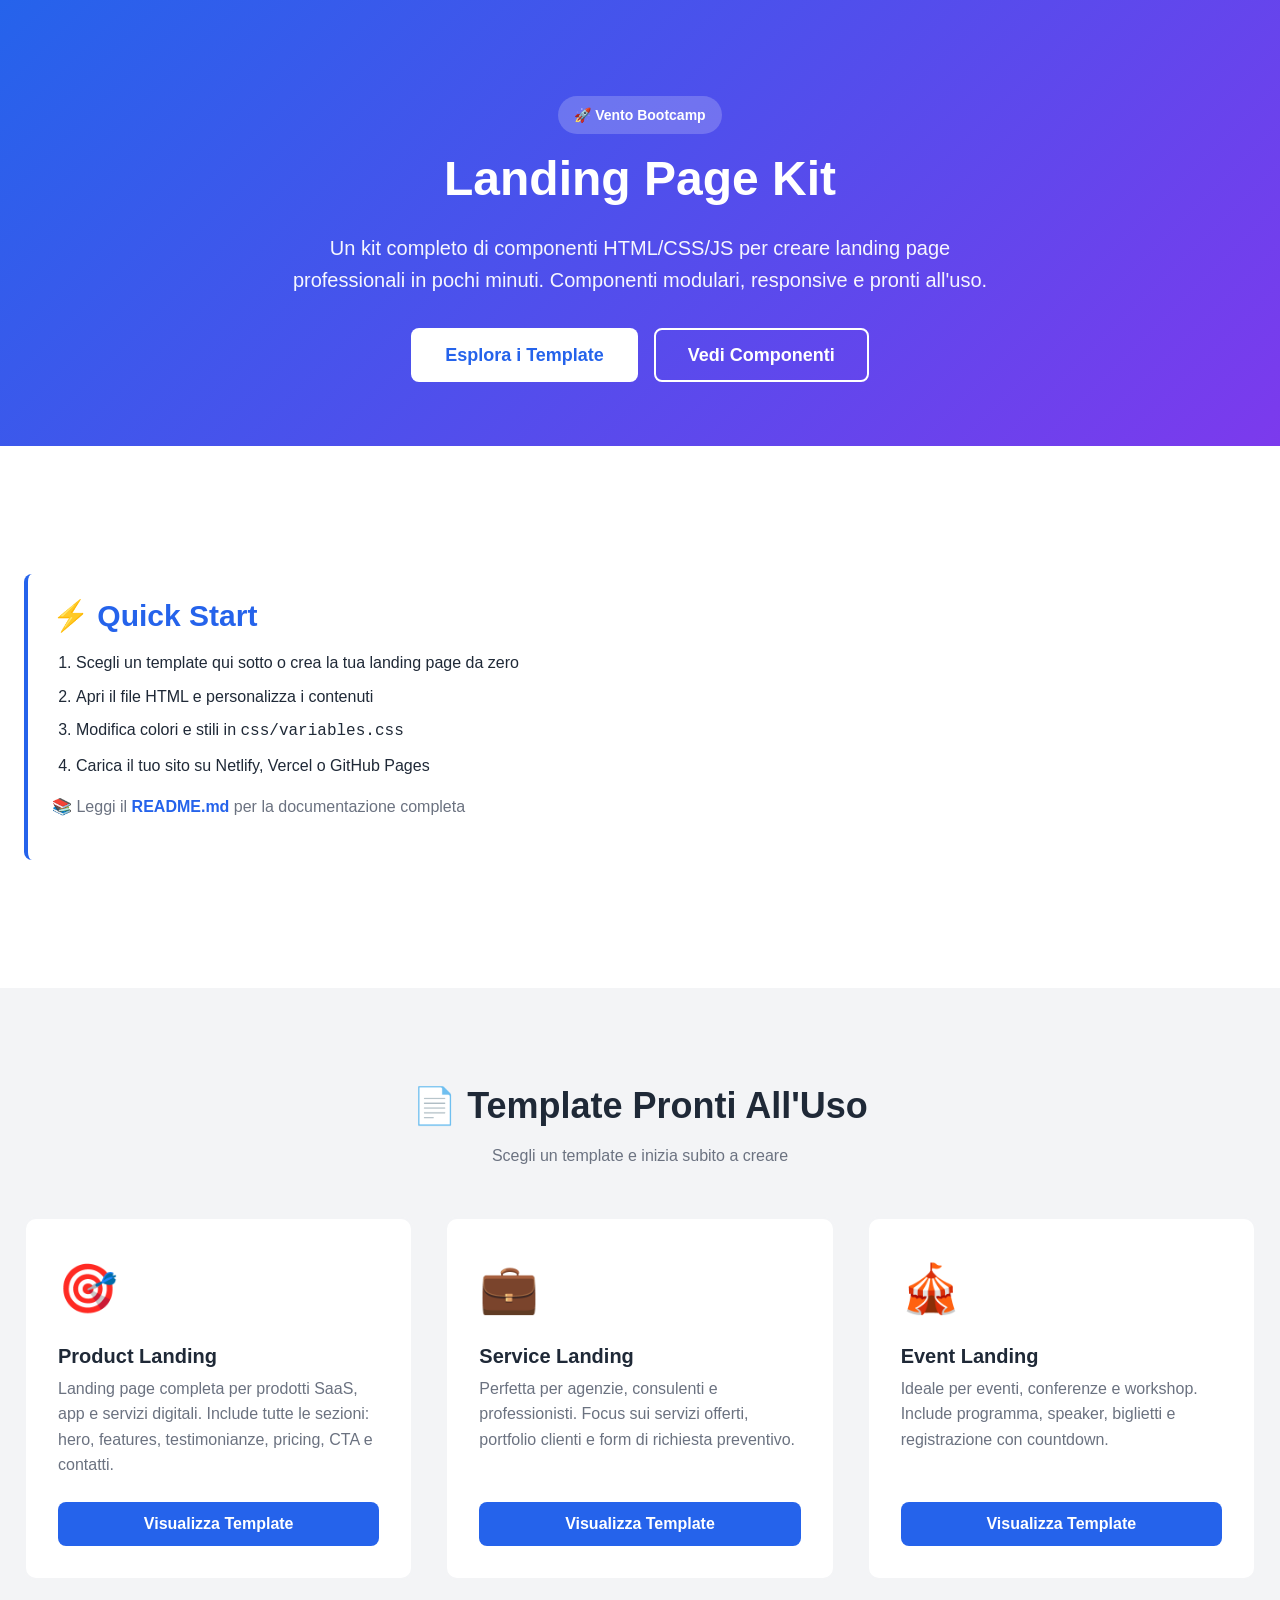
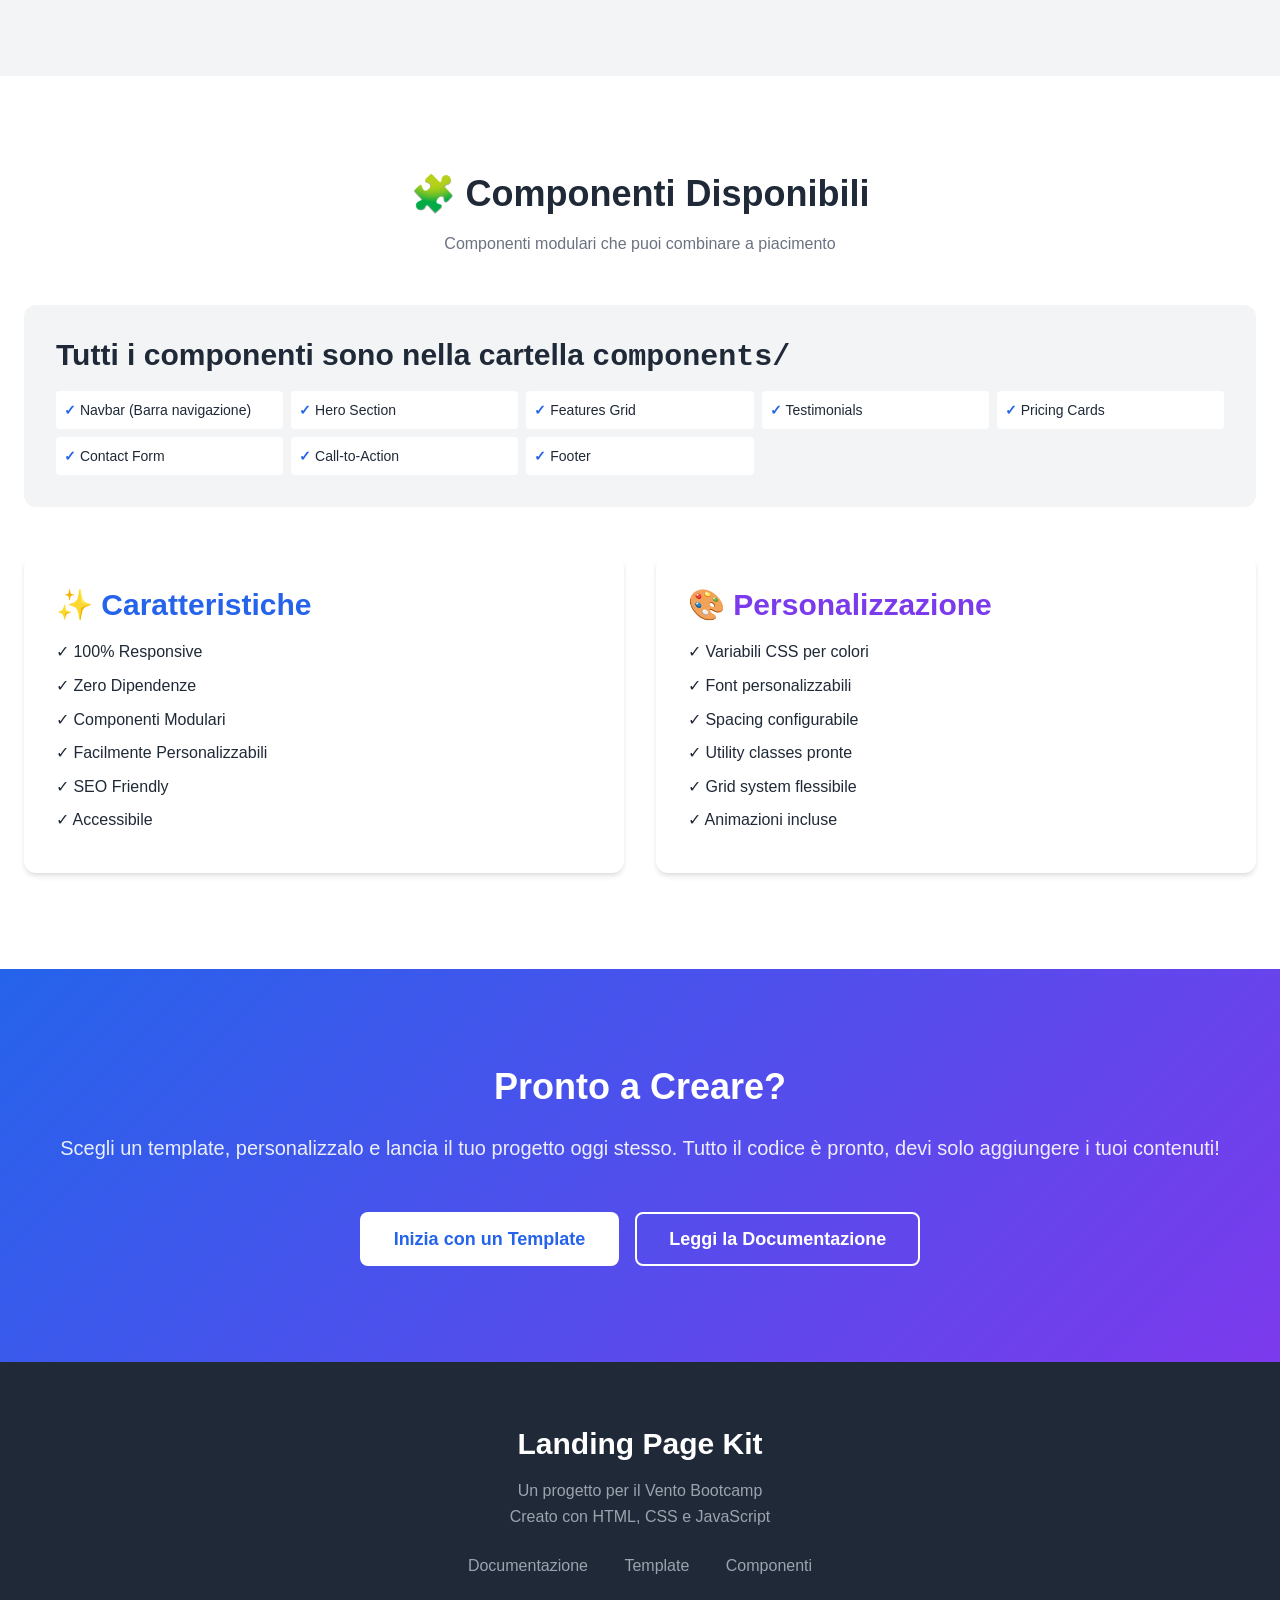
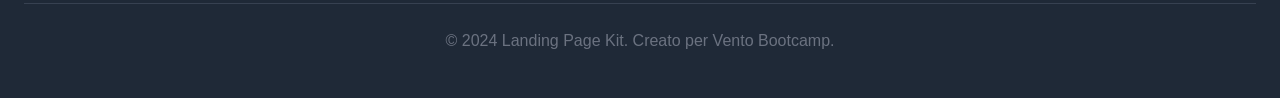
==== index.html @ 003d0883 "Crea Landing Page Kit completo per Vento Bootcamp - Struttura progetto con cartelle organizzate (css" ====
<!DOCTYPE html>
<html lang="it">
<head>
  <meta charset="UTF-8">
  <meta name="viewport" content="width=device-width, initial-scale=1.0">
  <title>Landing Page Kit - Vento Bootcamp</title>

  <!-- CSS -->
  <link rel="stylesheet" href="css/variables.css">
  <link rel="stylesheet" href="css/main.css">
  <link rel="stylesheet" href="css/components.css">

  <style>
    .template-grid {
      display: grid;
      grid-template-columns: repeat(auto-fit, minmax(320px, 1fr));
      gap: var(--spacing-xl);
      margin-top: var(--spacing-2xl);
    }

    .template-card {
      background: var(--white);
      border: 2px solid var(--light);
      border-radius: var(--radius-lg);
      padding: var(--spacing-xl);
      transition: all var(--transition-base);
      display: flex;
      flex-direction: column;
    }

    .template-card:hover {
      border-color: var(--primary-color);
      transform: translateY(-4px);
      box-shadow: var(--shadow-xl);
    }

    .template-icon {
      font-size: 3rem;
      margin-bottom: var(--spacing-md);
    }

    .template-title {
      font-size: var(--text-xl);
      margin-bottom: var(--spacing-sm);
      color: var(--dark);
    }

    .template-description {
      color: var(--gray);
      margin-bottom: var(--spacing-lg);
      flex-grow: 1;
    }

    .component-list {
      background: var(--light);
      padding: var(--spacing-xl);
      border-radius: var(--radius-lg);
    }

    .component-list h3 {
      color: var(--dark);
      margin-bottom: var(--spacing-md);
    }

    .component-list ul {
      list-style: none;
      display: grid;
      grid-template-columns: repeat(auto-fill, minmax(200px, 1fr));
      gap: var(--spacing-sm);
    }

    .component-list li {
      padding: var(--spacing-sm);
      background: var(--white);
      border-radius: var(--radius-sm);
      font-size: var(--text-sm);
    }

    .component-list li::before {
      content: "✓ ";
      color: var(--primary-color);
      font-weight: bold;
    }

    .hero-welcome {
      background: linear-gradient(135deg, var(--primary-color) 0%, var(--secondary-color) 100%);
      color: var(--white);
      padding: 6rem 0 4rem;
      text-align: center;
    }

    .hero-welcome h1 {
      color: var(--white);
      font-size: var(--text-5xl);
      margin-bottom: var(--spacing-lg);
    }

    .hero-welcome p {
      color: rgba(255, 255, 255, 0.95);
      font-size: var(--text-xl);
      max-width: 700px;
      margin: 0 auto var(--spacing-xl);
    }

    .badge {
      display: inline-block;
      padding: 0.5rem 1rem;
      background: rgba(255, 255, 255, 0.2);
      border-radius: var(--radius-full);
      font-size: var(--text-sm);
      font-weight: 600;
      margin-bottom: var(--spacing-md);
    }

    .quick-start {
      background: var(--white);
      border-left: 4px solid var(--primary-color);
      padding: var(--spacing-lg);
      margin: var(--spacing-xl) 0;
      border-radius: var(--radius-md);
    }

    .quick-start h3 {
      color: var(--primary-color);
      margin-bottom: var(--spacing-md);
    }

    .quick-start ol {
      margin-left: var(--spacing-lg);
    }

    .quick-start li {
      margin-bottom: var(--spacing-sm);
      color: var(--dark);
    }
  </style>
</head>
<body>

  <!-- HERO WELCOME -->
  <div class="hero-welcome">
    <div class="container">
      <span class="badge">🚀 Vento Bootcamp</span>
      <h1>Landing Page Kit</h1>
      <p>
        Un kit completo di componenti HTML/CSS/JS per creare landing page professionali in pochi minuti.
        Componenti modulari, responsive e pronti all'uso.
      </p>
      <div class="flex justify-center gap-md" style="margin-top: var(--spacing-xl);">
        <a href="#templates" class="btn btn-lg" style="background-color: var(--white); color: var(--primary-color);">
          Esplora i Template
        </a>
        <a href="#components" class="btn btn-outline btn-lg" style="border-color: var(--white); color: var(--white);">
          Vedi Componenti
        </a>
      </div>
    </div>
  </div>

  <!-- QUICK START -->
  <section class="section">
    <div class="container">
      <div class="quick-start">
        <h3>⚡ Quick Start</h3>
        <ol>
          <li>Scegli un template qui sotto o crea la tua landing page da zero</li>
          <li>Apri il file HTML e personalizza i contenuti</li>
          <li>Modifica colori e stili in <code>css/variables.css</code></li>
          <li>Carica il tuo sito su Netlify, Vercel o GitHub Pages</li>
        </ol>
        <p style="margin-top: var(--spacing-md); color: var(--gray);">
          📚 Leggi il <a href="README.md" style="color: var(--primary-color); font-weight: 600;">README.md</a> per la documentazione completa
        </p>
      </div>
    </div>
  </section>

  <!-- TEMPLATES SECTION -->
  <section class="section" id="templates" style="background-color: var(--light);">
    <div class="container">
      <div class="text-center">
        <h2>📄 Template Pronti All'Uso</h2>
        <p class="text-gray">Scegli un template e inizia subito a creare</p>
      </div>

      <div class="template-grid">
        <!-- Product Landing -->
        <div class="template-card">
          <div class="template-icon">🎯</div>
          <h3 class="template-title">Product Landing</h3>
          <p class="template-description">
            Landing page completa per prodotti SaaS, app e servizi digitali.
            Include tutte le sezioni: hero, features, testimonianze, pricing, CTA e contatti.
          </p>
          <a href="templates/product-landing.html" class="btn btn-primary" style="width: 100%;">
            Visualizza Template
          </a>
        </div>

        <!-- Service Landing -->
        <div class="template-card">
          <div class="template-icon">💼</div>
          <h3 class="template-title">Service Landing</h3>
          <p class="template-description">
            Perfetta per agenzie, consulenti e professionisti.
            Focus sui servizi offerti, portfolio clienti e form di richiesta preventivo.
          </p>
          <a href="templates/service-landing.html" class="btn btn-primary" style="width: 100%;">
            Visualizza Template
          </a>
        </div>

        <!-- Event Landing -->
        <div class="template-card">
          <div class="template-icon">🎪</div>
          <h3 class="template-title">Event Landing</h3>
          <p class="template-description">
            Ideale per eventi, conferenze e workshop.
            Include programma, speaker, biglietti e registrazione con countdown.
          </p>
          <a href="templates/event-landing.html" class="btn btn-primary" style="width: 100%;">
            Visualizza Template
          </a>
        </div>
      </div>
    </div>
  </section>

  <!-- COMPONENTS SECTION -->
  <section class="section" id="components">
    <div class="container">
      <div class="text-center">
        <h2>🧩 Componenti Disponibili</h2>
        <p class="text-gray">Componenti modulari che puoi combinare a piacimento</p>
      </div>

      <div class="component-list" style="margin-top: var(--spacing-2xl);">
        <h3>Tutti i componenti sono nella cartella <code>components/</code></h3>
        <ul>
          <li>Navbar (Barra navigazione)</li>
          <li>Hero Section</li>
          <li>Features Grid</li>
          <li>Testimonials</li>
          <li>Pricing Cards</li>
          <li>Contact Form</li>
          <li>Call-to-Action</li>
          <li>Footer</li>
        </ul>
      </div>

      <div class="grid grid-cols-2" style="gap: var(--spacing-xl); margin-top: var(--spacing-2xl);">
        <div class="card">
          <h3 style="color: var(--primary-color); margin-bottom: var(--spacing-md);">✨ Caratteristiche</h3>
          <ul style="list-style: none;">
            <li style="margin-bottom: var(--spacing-sm);">✓ 100% Responsive</li>
            <li style="margin-bottom: var(--spacing-sm);">✓ Zero Dipendenze</li>
            <li style="margin-bottom: var(--spacing-sm);">✓ Componenti Modulari</li>
            <li style="margin-bottom: var(--spacing-sm);">✓ Facilmente Personalizzabili</li>
            <li style="margin-bottom: var(--spacing-sm);">✓ SEO Friendly</li>
            <li style="margin-bottom: var(--spacing-sm);">✓ Accessibile</li>
          </ul>
        </div>

        <div class="card">
          <h3 style="color: var(--secondary-color); margin-bottom: var(--spacing-md);">🎨 Personalizzazione</h3>
          <ul style="list-style: none;">
            <li style="margin-bottom: var(--spacing-sm);">✓ Variabili CSS per colori</li>
            <li style="margin-bottom: var(--spacing-sm);">✓ Font personalizzabili</li>
            <li style="margin-bottom: var(--spacing-sm);">✓ Spacing configurabile</li>
            <li style="margin-bottom: var(--spacing-sm);">✓ Utility classes pronte</li>
            <li style="margin-bottom: var(--spacing-sm);">✓ Grid system flessibile</li>
            <li style="margin-bottom: var(--spacing-sm);">✓ Animazioni incluse</li>
          </ul>
        </div>
      </div>
    </div>
  </section>

  <!-- CTA SECTION -->
  <section class="cta">
    <div class="container">
      <h2 class="cta-title">Pronto a Creare?</h2>
      <p class="cta-text">
        Scegli un template, personalizzalo e lancia il tuo progetto oggi stesso.
        Tutto il codice è pronto, devi solo aggiungere i tuoi contenuti!
      </p>
      <div class="hero-buttons">
        <a href="templates/product-landing.html" class="btn btn-lg" style="background-color: var(--white); color: var(--primary-color);">
          Inizia con un Template
        </a>
        <a href="README.md" class="btn btn-outline btn-lg" style="border-color: var(--white); color: var(--white);">
          Leggi la Documentazione
        </a>
      </div>
    </div>
  </section>

  <!-- FOOTER -->
  <footer class="footer">
    <div class="container">
      <div style="text-align: center;">
        <h3 style="color: var(--white); margin-bottom: var(--spacing-md);">Landing Page Kit</h3>
        <p style="color: var(--gray-light); margin-bottom: var(--spacing-lg);">
          Un progetto per il Vento Bootcamp<br>
          Creato con HTML, CSS e JavaScript
        </p>
        <div style="margin-bottom: var(--spacing-lg);">
          <a href="README.md" style="color: var(--gray-light); margin: 0 var(--spacing-md);">Documentazione</a>
          <a href="templates/product-landing.html" style="color: var(--gray-light); margin: 0 var(--spacing-md);">Template</a>
          <a href="#components" style="color: var(--gray-light); margin: 0 var(--spacing-md);">Componenti</a>
        </div>
      </div>
      <div class="footer-bottom">
        <p>&copy; 2024 Landing Page Kit. Creato per Vento Bootcamp.</p>
      </div>
    </div>
  </footer>

  <!-- JavaScript -->
  <script src="js/main.js"></script>
</body>
</html>
---- css/variables.css ----
/* ========================================
   VARIABILI CSS - Personalizza qui i colori e gli stili
   ======================================== */

:root {
  /* Colori Primari */
  --primary-color: #2563eb;
  --primary-dark: #1e40af;
  --primary-light: #3b82f6;

  /* Colori Secondari */
  --secondary-color: #7c3aed;
  --secondary-dark: #6d28d9;
  --secondary-light: #8b5cf6;

  /* Colori Neutri */
  --dark: #1f2937;
  --dark-light: #374151;
  --gray: #6b7280;
  --gray-light: #9ca3af;
  --light: #f3f4f6;
  --white: #ffffff;

  /* Colori di Stato */
  --success: #10b981;
  --warning: #f59e0b;
  --error: #ef4444;
  --info: #3b82f6;

  /* Typography */
  --font-primary: -apple-system, BlinkMacSystemFont, 'Segoe UI', Roboto, 'Helvetica Neue', Arial, sans-serif;
  --font-heading: 'Inter', -apple-system, BlinkMacSystemFont, 'Segoe UI', Roboto, sans-serif;

  /* Font Sizes */
  --text-xs: 0.75rem;      /* 12px */
  --text-sm: 0.875rem;     /* 14px */
  --text-base: 1rem;       /* 16px */
  --text-lg: 1.125rem;     /* 18px */
  --text-xl: 1.25rem;      /* 20px */
  --text-2xl: 1.5rem;      /* 24px */
  --text-3xl: 1.875rem;    /* 30px */
  --text-4xl: 2.25rem;     /* 36px */
  --text-5xl: 3rem;        /* 48px */
  --text-6xl: 3.75rem;     /* 60px */

  /* Spacing */
  --spacing-xs: 0.25rem;   /* 4px */
  --spacing-sm: 0.5rem;    /* 8px */
  --spacing-md: 1rem;      /* 16px */
  --spacing-lg: 1.5rem;    /* 24px */
  --spacing-xl: 2rem;      /* 32px */
  --spacing-2xl: 3rem;     /* 48px */
  --spacing-3xl: 4rem;     /* 64px */
  --spacing-4xl: 6rem;     /* 96px */

  /* Border Radius */
  --radius-sm: 0.25rem;    /* 4px */
  --radius-md: 0.5rem;     /* 8px */
  --radius-lg: 0.75rem;    /* 12px */
  --radius-xl: 1rem;       /* 16px */
  --radius-full: 9999px;

  /* Shadows */
  --shadow-sm: 0 1px 2px 0 rgba(0, 0, 0, 0.05);
  --shadow-md: 0 4px 6px -1px rgba(0, 0, 0, 0.1), 0 2px 4px -1px rgba(0, 0, 0, 0.06);
  --shadow-lg: 0 10px 15px -3px rgba(0, 0, 0, 0.1), 0 4px 6px -2px rgba(0, 0, 0, 0.05);
  --shadow-xl: 0 20px 25px -5px rgba(0, 0, 0, 0.1), 0 10px 10px -5px rgba(0, 0, 0, 0.04);

  /* Transitions */
  --transition-fast: 150ms ease-in-out;
  --transition-base: 300ms ease-in-out;
  --transition-slow: 500ms ease-in-out;

  /* Container Width */
  --container-sm: 640px;
  --container-md: 768px;
  --container-lg: 1024px;
  --container-xl: 1280px;
  --container-2xl: 1536px;
}
---- css/main.css ----
/* ========================================
   RESET & BASE STYLES
   ======================================== */

* {
  margin: 0;
  padding: 0;
  box-sizing: border-box;
}

html {
  scroll-behavior: smooth;
}

body {
  font-family: var(--font-primary);
  font-size: var(--text-base);
  line-height: 1.6;
  color: var(--dark);
  background-color: var(--white);
  -webkit-font-smoothing: antialiased;
  -moz-osx-font-smoothing: grayscale;
}

img {
  max-width: 100%;
  height: auto;
  display: block;
}

a {
  color: inherit;
  text-decoration: none;
}

button {
  font-family: inherit;
  cursor: pointer;
  border: none;
  background: none;
}

/* ========================================
   TYPOGRAPHY
   ======================================== */

h1, h2, h3, h4, h5, h6 {
  font-family: var(--font-heading);
  font-weight: 700;
  line-height: 1.2;
  margin-bottom: var(--spacing-md);
  color: var(--dark);
}

h1 { font-size: var(--text-5xl); }
h2 { font-size: var(--text-4xl); }
h3 { font-size: var(--text-3xl); }
h4 { font-size: var(--text-2xl); }
h5 { font-size: var(--text-xl); }
h6 { font-size: var(--text-lg); }

p {
  margin-bottom: var(--spacing-md);
  color: var(--gray);
}

/* ========================================
   CONTAINER & LAYOUT
   ======================================== */

.container {
  width: 100%;
  max-width: var(--container-xl);
  margin: 0 auto;
  padding: 0 var(--spacing-lg);
}

.container-sm { max-width: var(--container-sm); }
.container-md { max-width: var(--container-md); }
.container-lg { max-width: var(--container-lg); }
.container-xl { max-width: var(--container-xl); }

.section {
  padding: var(--spacing-4xl) 0;
}

.section-sm { padding: var(--spacing-2xl) 0; }
.section-lg { padding: 6rem 0; }

/* ========================================
   GRID SYSTEM
   ======================================== */

.grid {
  display: grid;
  gap: var(--spacing-lg);
}

.grid-cols-1 { grid-template-columns: repeat(1, 1fr); }
.grid-cols-2 { grid-template-columns: repeat(2, 1fr); }
.grid-cols-3 { grid-template-columns: repeat(3, 1fr); }
.grid-cols-4 { grid-template-columns: repeat(4, 1fr); }

/* ========================================
   FLEXBOX UTILITIES
   ======================================== */

.flex {
  display: flex;
}

.flex-col { flex-direction: column; }
.flex-row { flex-direction: row; }

.items-center { align-items: center; }
.items-start { align-items: flex-start; }
.items-end { align-items: flex-end; }

.justify-center { justify-content: center; }
.justify-between { justify-content: space-between; }
.justify-around { justify-content: space-around; }
.justify-start { justify-content: flex-start; }
.justify-end { justify-content: flex-end; }

.gap-sm { gap: var(--spacing-sm); }
.gap-md { gap: var(--spacing-md); }
.gap-lg { gap: var(--spacing-lg); }
.gap-xl { gap: var(--spacing-xl); }

/* ========================================
   BUTTONS
   ======================================== */

.btn {
  display: inline-flex;
  align-items: center;
  justify-content: center;
  padding: 0.75rem 1.5rem;
  font-size: var(--text-base);
  font-weight: 600;
  border-radius: var(--radius-md);
  transition: all var(--transition-base);
  cursor: pointer;
  border: 2px solid transparent;
  text-align: center;
  line-height: 1;
}

.btn-primary {
  background-color: var(--primary-color);
  color: var(--white);
}

.btn-primary:hover {
  background-color: var(--primary-dark);
  transform: translateY(-2px);
  box-shadow: var(--shadow-lg);
}

.btn-secondary {
  background-color: var(--secondary-color);
  color: var(--white);
}

.btn-secondary:hover {
  background-color: var(--secondary-dark);
  transform: translateY(-2px);
  box-shadow: var(--shadow-lg);
}

.btn-outline {
  background-color: transparent;
  border-color: var(--primary-color);
  color: var(--primary-color);
}

.btn-outline:hover {
  background-color: var(--primary-color);
  color: var(--white);
}

.btn-lg {
  padding: 1rem 2rem;
  font-size: var(--text-lg);
}

.btn-sm {
  padding: 0.5rem 1rem;
  font-size: var(--text-sm);
}

/* ========================================
   CARDS
   ======================================== */

.card {
  background-color: var(--white);
  border-radius: var(--radius-lg);
  padding: var(--spacing-xl);
  box-shadow: var(--shadow-md);
  transition: all var(--transition-base);
}

.card:hover {
  box-shadow: var(--shadow-xl);
  transform: translateY(-4px);
}

/* ========================================
   FORM ELEMENTS
   ======================================== */

.form-group {
  margin-bottom: var(--spacing-lg);
}

.form-label {
  display: block;
  margin-bottom: var(--spacing-sm);
  font-weight: 600;
  color: var(--dark);
}

.form-input,
.form-textarea,
.form-select {
  width: 100%;
  padding: 0.75rem;
  font-size: var(--text-base);
  border: 2px solid var(--light);
  border-radius: var(--radius-md);
  transition: all var(--transition-base);
  font-family: inherit;
}

.form-input:focus,
.form-textarea:focus,
.form-select:focus {
  outline: none;
  border-color: var(--primary-color);
  box-shadow: 0 0 0 3px rgba(37, 99, 235, 0.1);
}

.form-textarea {
  resize: vertical;
  min-height: 120px;
}

/* ========================================
   UTILITY CLASSES
   ======================================== */

.text-center { text-align: center; }
.text-left { text-align: left; }
.text-right { text-align: right; }

.text-primary { color: var(--primary-color); }
.text-secondary { color: var(--secondary-color); }
.text-dark { color: var(--dark); }
.text-gray { color: var(--gray); }
.text-white { color: var(--white); }

.bg-primary { background-color: var(--primary-color); }
.bg-secondary { background-color: var(--secondary-color); }
.bg-dark { background-color: var(--dark); }
.bg-light { background-color: var(--light); }
.bg-white { background-color: var(--white); }

.rounded-sm { border-radius: var(--radius-sm); }
.rounded-md { border-radius: var(--radius-md); }
.rounded-lg { border-radius: var(--radius-lg); }
.rounded-full { border-radius: var(--radius-full); }

.shadow-sm { box-shadow: var(--shadow-sm); }
.shadow-md { box-shadow: var(--shadow-md); }
.shadow-lg { box-shadow: var(--shadow-lg); }

.mb-sm { margin-bottom: var(--spacing-sm); }
.mb-md { margin-bottom: var(--spacing-md); }
.mb-lg { margin-bottom: var(--spacing-lg); }
.mb-xl { margin-bottom: var(--spacing-xl); }

.mt-sm { margin-top: var(--spacing-sm); }
.mt-md { margin-top: var(--spacing-md); }
.mt-lg { margin-top: var(--spacing-lg); }
.mt-xl { margin-top: var(--spacing-xl); }

/* ========================================
   RESPONSIVE DESIGN
   ======================================== */

@media (max-width: 768px) {
  h1 { font-size: var(--text-4xl); }
  h2 { font-size: var(--text-3xl); }
  h3 { font-size: var(--text-2xl); }

  .section { padding: var(--spacing-2xl) 0; }

  .grid-cols-2,
  .grid-cols-3,
  .grid-cols-4 {
    grid-template-columns: 1fr;
  }
}

@media (min-width: 769px) and (max-width: 1024px) {
  .grid-cols-3,
  .grid-cols-4 {
    grid-template-columns: repeat(2, 1fr);
  }
}
---- css/components.css ----
/* ========================================
   COMPONENT STYLES
   ======================================== */

/* NAVBAR */
.navbar {
  position: fixed;
  top: 0;
  left: 0;
  right: 0;
  background-color: var(--white);
  box-shadow: var(--shadow-md);
  z-index: 1000;
  transition: all var(--transition-base);
}

.navbar.scrolled {
  box-shadow: var(--shadow-lg);
}

.navbar-container {
  display: flex;
  align-items: center;
  justify-content: space-between;
  padding: var(--spacing-md) var(--spacing-lg);
}

.navbar-logo {
  font-size: var(--text-xl);
  font-weight: 700;
  color: var(--primary-color);
}

.navbar-menu {
  display: flex;
  gap: var(--spacing-xl);
  list-style: none;
}

.navbar-link {
  font-weight: 500;
  color: var(--dark);
  transition: color var(--transition-base);
}

.navbar-link:hover {
  color: var(--primary-color);
}

.navbar-toggle {
  display: none;
  flex-direction: column;
  gap: 4px;
}

.navbar-toggle span {
  width: 25px;
  height: 3px;
  background-color: var(--dark);
  transition: all var(--transition-base);
}

/* HERO SECTION */
.hero {
  padding: 8rem 0 6rem;
  background: linear-gradient(135deg, var(--primary-color) 0%, var(--secondary-color) 100%);
  color: var(--white);
  margin-top: 70px;
}

.hero-content {
  text-align: center;
  max-width: 800px;
  margin: 0 auto;
}

.hero-title {
  font-size: var(--text-6xl);
  margin-bottom: var(--spacing-lg);
  color: var(--white);
}

.hero-subtitle {
  font-size: var(--text-xl);
  margin-bottom: var(--spacing-2xl);
  color: rgba(255, 255, 255, 0.9);
}

.hero-buttons {
  display: flex;
  gap: var(--spacing-md);
  justify-content: center;
  flex-wrap: wrap;
}

/* FEATURES SECTION */
.features {
  padding: var(--spacing-4xl) 0;
}

.features-grid {
  display: grid;
  grid-template-columns: repeat(auto-fit, minmax(280px, 1fr));
  gap: var(--spacing-xl);
  margin-top: var(--spacing-2xl);
}

.feature-card {
  text-align: center;
  padding: var(--spacing-xl);
}

.feature-icon {
  width: 64px;
  height: 64px;
  margin: 0 auto var(--spacing-lg);
  background: linear-gradient(135deg, var(--primary-light) 0%, var(--primary-color) 100%);
  border-radius: var(--radius-lg);
  display: flex;
  align-items: center;
  justify-content: center;
  font-size: var(--text-3xl);
  color: var(--white);
}

.feature-title {
  font-size: var(--text-xl);
  margin-bottom: var(--spacing-sm);
  color: var(--dark);
}

.feature-description {
  color: var(--gray);
  line-height: 1.6;
}

/* TESTIMONIALS SECTION */
.testimonials {
  background-color: var(--light);
  padding: var(--spacing-4xl) 0;
}

.testimonials-grid {
  display: grid;
  grid-template-columns: repeat(auto-fit, minmax(300px, 1fr));
  gap: var(--spacing-xl);
  margin-top: var(--spacing-2xl);
}

.testimonial-card {
  background-color: var(--white);
  padding: var(--spacing-xl);
  border-radius: var(--radius-lg);
  box-shadow: var(--shadow-md);
}

.testimonial-text {
  font-style: italic;
  color: var(--dark);
  margin-bottom: var(--spacing-lg);
  font-size: var(--text-lg);
  line-height: 1.6;
}

.testimonial-author {
  display: flex;
  align-items: center;
  gap: var(--spacing-md);
}

.testimonial-avatar {
  width: 50px;
  height: 50px;
  border-radius: var(--radius-full);
  background-color: var(--primary-color);
  display: flex;
  align-items: center;
  justify-content: center;
  color: var(--white);
  font-weight: 700;
}

.testimonial-info h4 {
  font-size: var(--text-base);
  margin-bottom: 0.25rem;
  color: var(--dark);
}

.testimonial-info p {
  font-size: var(--text-sm);
  color: var(--gray);
  margin: 0;
}

/* PRICING SECTION */
.pricing {
  padding: var(--spacing-4xl) 0;
}

.pricing-grid {
  display: grid;
  grid-template-columns: repeat(auto-fit, minmax(280px, 1fr));
  gap: var(--spacing-xl);
  margin-top: var(--spacing-2xl);
}

.pricing-card {
  background-color: var(--white);
  border: 2px solid var(--light);
  border-radius: var(--radius-lg);
  padding: var(--spacing-2xl);
  text-align: center;
  transition: all var(--transition-base);
  position: relative;
}

.pricing-card:hover {
  border-color: var(--primary-color);
  transform: translateY(-8px);
  box-shadow: var(--shadow-xl);
}

.pricing-card.featured {
  border-color: var(--primary-color);
  box-shadow: var(--shadow-lg);
}

.pricing-badge {
  position: absolute;
  top: -12px;
  left: 50%;
  transform: translateX(-50%);
  background-color: var(--primary-color);
  color: var(--white);
  padding: 0.25rem 1rem;
  border-radius: var(--radius-full);
  font-size: var(--text-sm);
  font-weight: 600;
}

.pricing-name {
  font-size: var(--text-2xl);
  margin-bottom: var(--spacing-md);
  color: var(--dark);
}

.pricing-price {
  font-size: var(--text-5xl);
  font-weight: 700;
  color: var(--primary-color);
  margin-bottom: var(--spacing-sm);
}

.pricing-period {
  color: var(--gray);
  font-size: var(--text-base);
  margin-bottom: var(--spacing-xl);
}

.pricing-features {
  list-style: none;
  margin-bottom: var(--spacing-xl);
}

.pricing-features li {
  padding: var(--spacing-sm) 0;
  color: var(--dark);
  border-bottom: 1px solid var(--light);
}

.pricing-features li:last-child {
  border-bottom: none;
}

/* CONTACT FORM SECTION */
.contact {
  padding: var(--spacing-4xl) 0;
  background-color: var(--light);
}

.contact-container {
  max-width: 600px;
  margin: var(--spacing-2xl) auto 0;
}

.contact-form {
  background-color: var(--white);
  padding: var(--spacing-2xl);
  border-radius: var(--radius-lg);
  box-shadow: var(--shadow-lg);
}

/* CTA SECTION */
.cta {
  background: linear-gradient(135deg, var(--primary-color) 0%, var(--secondary-color) 100%);
  color: var(--white);
  padding: var(--spacing-4xl) 0;
  text-align: center;
}

.cta-title {
  font-size: var(--text-4xl);
  margin-bottom: var(--spacing-lg);
  color: var(--white);
}

.cta-text {
  font-size: var(--text-xl);
  margin-bottom: var(--spacing-2xl);
  color: rgba(255, 255, 255, 0.9);
}

/* FOOTER */
.footer {
  background-color: var(--dark);
  color: var(--white);
  padding: var(--spacing-3xl) 0 var(--spacing-xl);
}

.footer-grid {
  display: grid;
  grid-template-columns: repeat(auto-fit, minmax(250px, 1fr));
  gap: var(--spacing-2xl);
  margin-bottom: var(--spacing-2xl);
}

.footer-section h3 {
  color: var(--white);
  margin-bottom: var(--spacing-lg);
}

.footer-links {
  list-style: none;
}

.footer-links li {
  margin-bottom: var(--spacing-sm);
}

.footer-links a {
  color: var(--gray-light);
  transition: color var(--transition-base);
}

.footer-links a:hover {
  color: var(--white);
}

.footer-bottom {
  border-top: 1px solid var(--dark-light);
  padding-top: var(--spacing-lg);
  text-align: center;
  color: var(--gray-light);
}

/* MOBILE RESPONSIVE */
@media (max-width: 768px) {
  .navbar-menu {
    position: fixed;
    top: 70px;
    left: 0;
    right: 0;
    flex-direction: column;
    background-color: var(--white);
    padding: var(--spacing-lg);
    box-shadow: var(--shadow-lg);
    transform: translateY(-100%);
    opacity: 0;
    visibility: hidden;
    transition: all var(--transition-base);
  }

  .navbar-menu.active {
    transform: translateY(0);
    opacity: 1;
    visibility: visible;
  }

  .navbar-toggle {
    display: flex;
  }

  .hero {
    padding: 5rem 0 3rem;
  }

  .hero-title {
    font-size: var(--text-4xl);
  }

  .hero-subtitle {
    font-size: var(--text-lg);
  }

  .hero-buttons {
    flex-direction: column;
    align-items: center;
  }

  .hero-buttons .btn {
    width: 100%;
    max-width: 300px;
  }
}
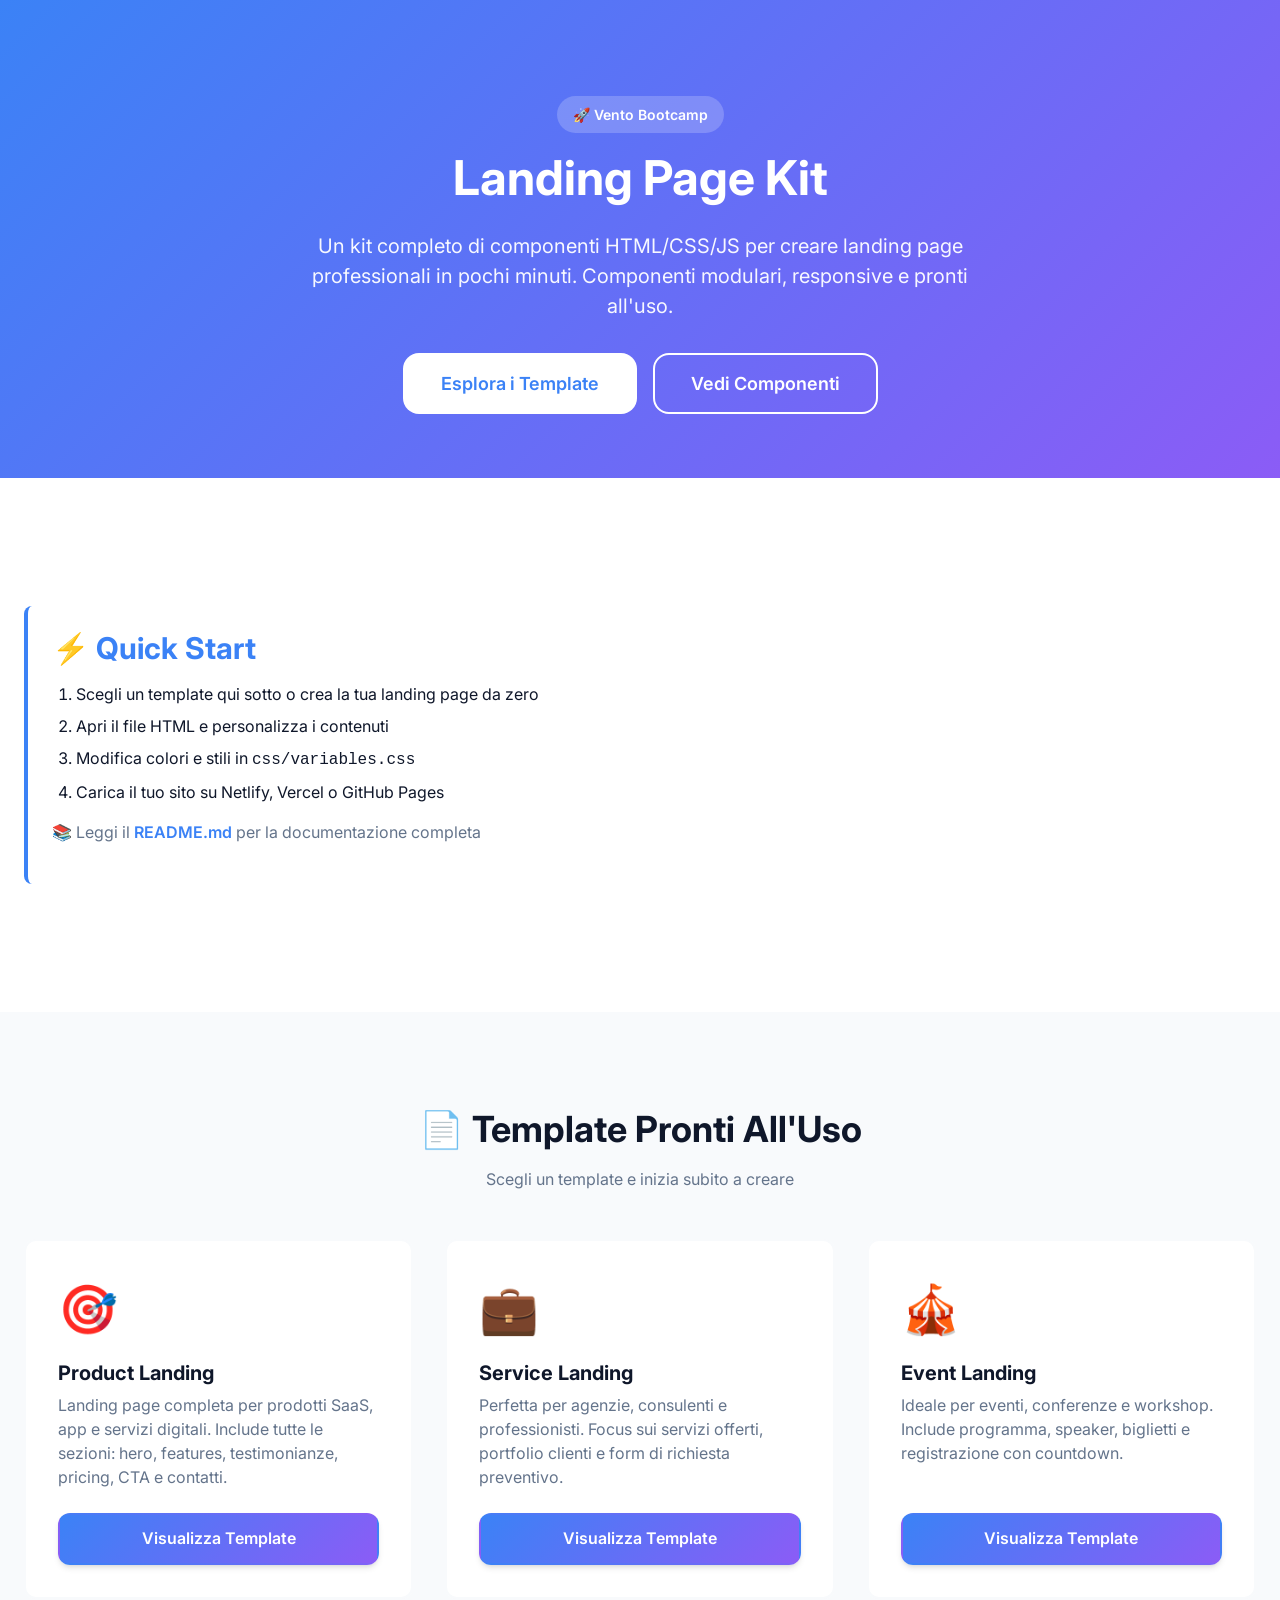
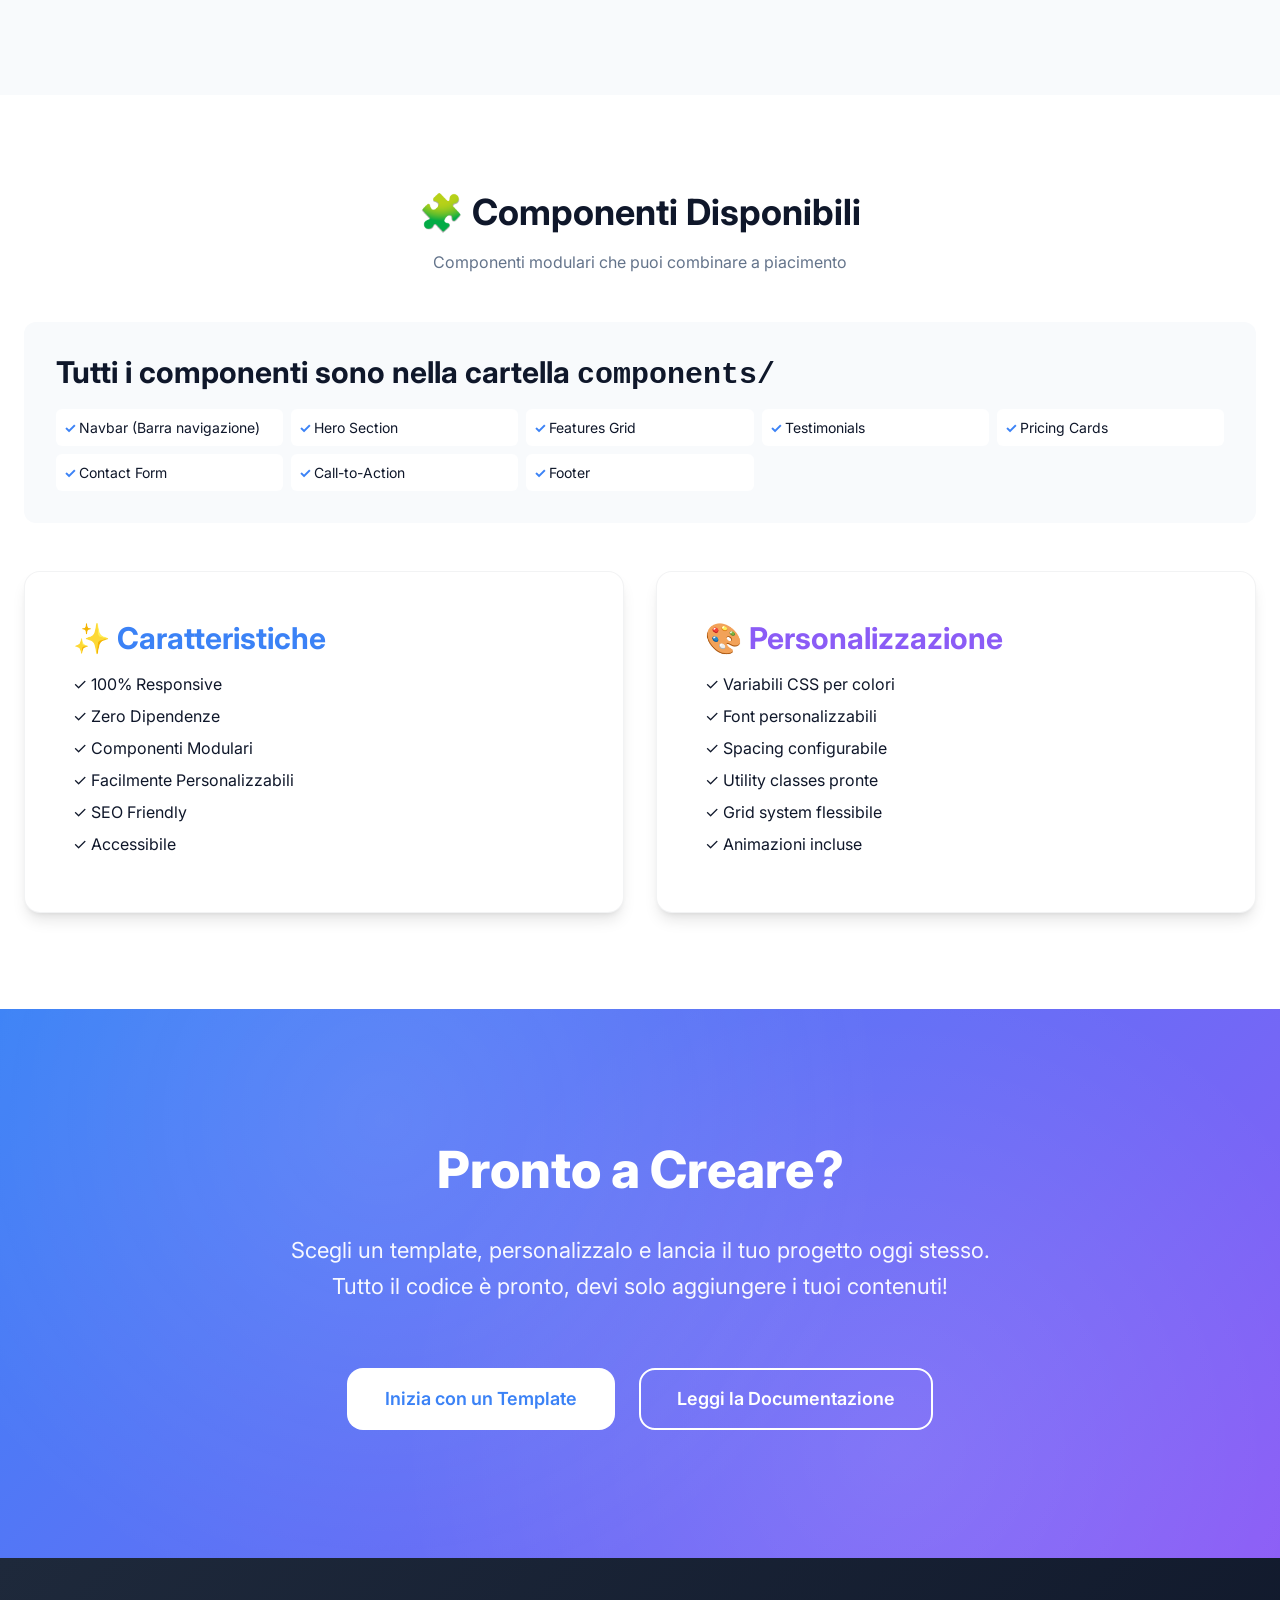
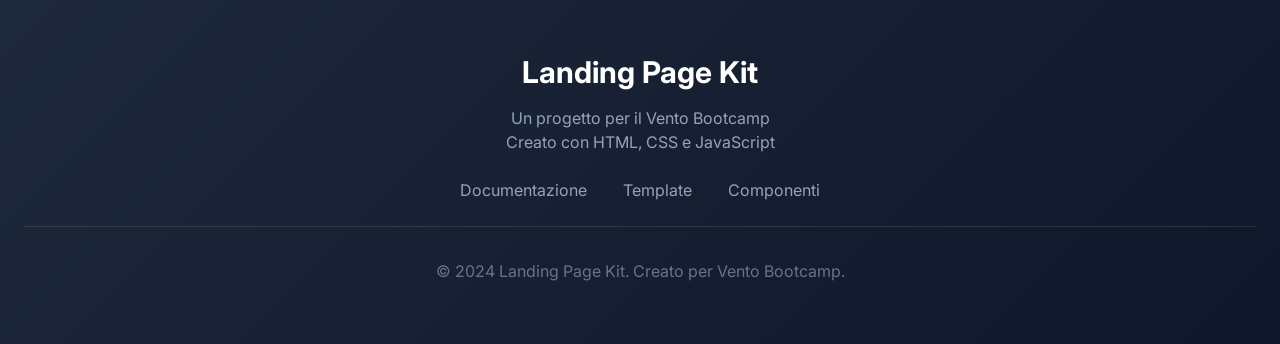
==== commit 70aebafa: "Aggiungi font Google Inter e crea demo standalone FONT GOOGLE: - Aggiunto Inter font (300-800 weight" ====
--- a/index.html
+++ b/index.html
@@ -4,6 +4,11 @@
   <meta charset="UTF-8">
   <meta name="viewport" content="width=device-width, initial-scale=1.0">
   <title>Landing Page Kit - Vento Bootcamp</title>
+
+  <!-- Google Fonts - Inter -->
+  <link rel="preconnect" href="https://fonts.googleapis.com">
+  <link rel="preconnect" href="https://fonts.gstatic.com" crossorigin>
+  <link href="https://fonts.googleapis.com/css2?family=Inter:wght@300;400;500;600;700;800&display=swap" rel="stylesheet">
 
   <!-- CSS -->
   <link rel="stylesheet" href="css/variables.css">
--- a/css/variables.css
+++ b/css/variables.css
@@ -1,37 +1,67 @@
 /* ========================================
-   VARIABILI CSS - Personalizza qui i colori e gli stili
+   VARIABILI CSS - Palette Colori Premium
    ======================================== */
 
 :root {
-  /* Colori Primari */
-  --primary-color: #2563eb;
+  /* Colori Primari - Blu Moderno */
+  --primary-color: #3b82f6;
   --primary-dark: #1e40af;
-  --primary-light: #3b82f6;
+  --primary-light: #60a5fa;
+  --primary-50: #eff6ff;
+  --primary-100: #dbeafe;
+  --primary-900: #1e3a8a;
 
-  /* Colori Secondari */
-  --secondary-color: #7c3aed;
+  /* Colori Secondari - Viola Elegante */
+  --secondary-color: #8b5cf6;
   --secondary-dark: #6d28d9;
-  --secondary-light: #8b5cf6;
+  --secondary-light: #a78bfa;
+  --secondary-50: #f5f3ff;
+  --secondary-900: #4c1d95;
 
-  /* Colori Neutri */
-  --dark: #1f2937;
-  --dark-light: #374151;
-  --gray: #6b7280;
-  --gray-light: #9ca3af;
-  --light: #f3f4f6;
+  /* Colori Accent */
+  --accent-color: #ec4899;
+  --accent-dark: #be185d;
+  --accent-light: #f472b6;
+
+  /* Colori Neutri - Scala Grigio Premium */
+  --dark: #0f172a;
+  --dark-light: #1e293b;
+  --gray: #64748b;
+  --gray-light: #94a3b8;
+  --gray-lighter: #cbd5e1;
+  --light: #f8fafc;
+  --light-gray: #f1f5f9;
   --white: #ffffff;
 
   /* Colori di Stato */
   --success: #10b981;
+  --success-light: #34d399;
   --warning: #f59e0b;
+  --warning-light: #fbbf24;
   --error: #ef4444;
+  --error-light: #f87171;
   --info: #3b82f6;
+  --info-light: #60a5fa;
 
-  /* Typography */
-  --font-primary: -apple-system, BlinkMacSystemFont, 'Segoe UI', Roboto, 'Helvetica Neue', Arial, sans-serif;
+  /* Gradienti Premium */
+  --gradient-primary: linear-gradient(135deg, #667eea 0%, #764ba2 100%);
+  --gradient-secondary: linear-gradient(135deg, #f093fb 0%, #f5576c 100%);
+  --gradient-sunset: linear-gradient(135deg, #fa709a 0%, #fee140 100%);
+  --gradient-ocean: linear-gradient(135deg, #2e3192 0%, #1bffff 100%);
+  --gradient-purple: linear-gradient(135deg, #8b5cf6 0%, #ec4899 100%);
+  --gradient-blue: linear-gradient(135deg, #3b82f6 0%, #8b5cf6 100%);
+  --gradient-green: linear-gradient(135deg, #10b981 0%, #3b82f6 100%);
+  --gradient-dark: linear-gradient(135deg, #1e293b 0%, #0f172a 100%);
+
+  /* Overlay Gradienti */
+  --overlay-gradient: linear-gradient(180deg, rgba(15, 23, 42, 0) 0%, rgba(15, 23, 42, 0.8) 100%);
+
+  /* Typography - Font System */
+  --font-primary: 'Inter', -apple-system, BlinkMacSystemFont, 'Segoe UI', Roboto, 'Helvetica Neue', Arial, sans-serif;
   --font-heading: 'Inter', -apple-system, BlinkMacSystemFont, 'Segoe UI', Roboto, sans-serif;
+  --font-mono: 'Fira Code', 'Courier New', monospace;
 
-  /* Font Sizes */
+  /* Font Sizes - Sistema Tipografico Scalabile */
   --text-xs: 0.75rem;      /* 12px */
   --text-sm: 0.875rem;     /* 14px */
   --text-base: 1rem;       /* 16px */
@@ -42,8 +72,25 @@
   --text-4xl: 2.25rem;     /* 36px */
   --text-5xl: 3rem;        /* 48px */
   --text-6xl: 3.75rem;     /* 60px */
+  --text-7xl: 4.5rem;      /* 72px */
 
-  /* Spacing */
+  /* Font Weights */
+  --font-light: 300;
+  --font-normal: 400;
+  --font-medium: 500;
+  --font-semibold: 600;
+  --font-bold: 700;
+  --font-extrabold: 800;
+
+  /* Line Heights */
+  --leading-none: 1;
+  --leading-tight: 1.25;
+  --leading-snug: 1.375;
+  --leading-normal: 1.5;
+  --leading-relaxed: 1.625;
+  --leading-loose: 2;
+
+  /* Spacing - Sistema 8pt */
   --spacing-xs: 0.25rem;   /* 4px */
   --spacing-sm: 0.5rem;    /* 8px */
   --spacing-md: 1rem;      /* 16px */
@@ -52,24 +99,36 @@
   --spacing-2xl: 3rem;     /* 48px */
   --spacing-3xl: 4rem;     /* 64px */
   --spacing-4xl: 6rem;     /* 96px */
+  --spacing-5xl: 8rem;     /* 128px */
 
-  /* Border Radius */
-  --radius-sm: 0.25rem;    /* 4px */
+  /* Border Radius - Arrotondamenti Moderni */
+  --radius-sm: 0.375rem;   /* 6px */
   --radius-md: 0.5rem;     /* 8px */
   --radius-lg: 0.75rem;    /* 12px */
   --radius-xl: 1rem;       /* 16px */
+  --radius-2xl: 1.5rem;    /* 24px */
+  --radius-3xl: 2rem;      /* 32px */
   --radius-full: 9999px;
 
-  /* Shadows */
-  --shadow-sm: 0 1px 2px 0 rgba(0, 0, 0, 0.05);
-  --shadow-md: 0 4px 6px -1px rgba(0, 0, 0, 0.1), 0 2px 4px -1px rgba(0, 0, 0, 0.06);
-  --shadow-lg: 0 10px 15px -3px rgba(0, 0, 0, 0.1), 0 4px 6px -2px rgba(0, 0, 0, 0.05);
-  --shadow-xl: 0 20px 25px -5px rgba(0, 0, 0, 0.1), 0 10px 10px -5px rgba(0, 0, 0, 0.04);
+  /* Shadows - Sistema di Elevazione */
+  --shadow-xs: 0 1px 2px 0 rgba(0, 0, 0, 0.05);
+  --shadow-sm: 0 1px 3px 0 rgba(0, 0, 0, 0.1), 0 1px 2px -1px rgba(0, 0, 0, 0.1);
+  --shadow-md: 0 4px 6px -1px rgba(0, 0, 0, 0.1), 0 2px 4px -2px rgba(0, 0, 0, 0.1);
+  --shadow-lg: 0 10px 15px -3px rgba(0, 0, 0, 0.1), 0 4px 6px -4px rgba(0, 0, 0, 0.1);
+  --shadow-xl: 0 20px 25px -5px rgba(0, 0, 0, 0.1), 0 8px 10px -6px rgba(0, 0, 0, 0.1);
+  --shadow-2xl: 0 25px 50px -12px rgba(0, 0, 0, 0.25);
+  --shadow-inner: inset 0 2px 4px 0 rgba(0, 0, 0, 0.05);
 
-  /* Transitions */
-  --transition-fast: 150ms ease-in-out;
-  --transition-base: 300ms ease-in-out;
-  --transition-slow: 500ms ease-in-out;
+  /* Colored Shadows */
+  --shadow-primary: 0 10px 30px -5px rgba(59, 130, 246, 0.3);
+  --shadow-secondary: 0 10px 30px -5px rgba(139, 92, 246, 0.3);
+  --shadow-accent: 0 10px 30px -5px rgba(236, 72, 153, 0.3);
+
+  /* Transitions - Animazioni Fluide */
+  --transition-fast: 150ms cubic-bezier(0.4, 0, 0.2, 1);
+  --transition-base: 300ms cubic-bezier(0.4, 0, 0.2, 1);
+  --transition-slow: 500ms cubic-bezier(0.4, 0, 0.2, 1);
+  --transition-bounce: 500ms cubic-bezier(0.68, -0.55, 0.265, 1.55);
 
   /* Container Width */
   --container-sm: 640px;
@@ -77,4 +136,25 @@
   --container-lg: 1024px;
   --container-xl: 1280px;
   --container-2xl: 1536px;
+
+  /* Z-Index Scale */
+  --z-0: 0;
+  --z-10: 10;
+  --z-20: 20;
+  --z-30: 30;
+  --z-40: 40;
+  --z-50: 50;
+  --z-dropdown: 1000;
+  --z-sticky: 1020;
+  --z-fixed: 1030;
+  --z-modal-backdrop: 1040;
+  --z-modal: 1050;
+  --z-popover: 1060;
+  --z-tooltip: 1070;
+
+  /* Backdrop Blur */
+  --backdrop-blur-sm: blur(4px);
+  --backdrop-blur-md: blur(8px);
+  --backdrop-blur-lg: blur(16px);
+  --backdrop-blur-xl: blur(24px);
 }
--- a/css/main.css
+++ b/css/main.css
@@ -8,18 +8,25 @@
   box-sizing: border-box;
 }
 
+*::before,
+*::after {
+  box-sizing: border-box;
+}
+
 html {
   scroll-behavior: smooth;
+  font-size: 16px;
 }
 
 body {
   font-family: var(--font-primary);
   font-size: var(--text-base);
-  line-height: 1.6;
+  line-height: var(--leading-normal);
   color: var(--dark);
   background-color: var(--white);
   -webkit-font-smoothing: antialiased;
   -moz-osx-font-smoothing: grayscale;
+  overflow-x: hidden;
 }
 
 img {
@@ -135,58 +142,112 @@
   display: inline-flex;
   align-items: center;
   justify-content: center;
-  padding: 0.75rem 1.5rem;
+  padding: 0.875rem 1.75rem;
   font-size: var(--text-base);
-  font-weight: 600;
-  border-radius: var(--radius-md);
+  font-weight: var(--font-semibold);
+  border-radius: var(--radius-lg);
   transition: all var(--transition-base);
   cursor: pointer;
   border: 2px solid transparent;
   text-align: center;
-  line-height: 1;
+  line-height: 1.2;
+  position: relative;
+  overflow: hidden;
+}
+
+.btn::before {
+  content: '';
+  position: absolute;
+  top: 0;
+  left: -100%;
+  width: 100%;
+  height: 100%;
+  background: linear-gradient(90deg, transparent, rgba(255, 255, 255, 0.3), transparent);
+  transition: left 0.5s;
+}
+
+.btn:hover::before {
+  left: 100%;
 }
 
 .btn-primary {
-  background-color: var(--primary-color);
-  color: var(--white);
+  background: var(--gradient-blue);
+  color: var(--white);
+  box-shadow: var(--shadow-md);
 }
 
 .btn-primary:hover {
-  background-color: var(--primary-dark);
-  transform: translateY(-2px);
-  box-shadow: var(--shadow-lg);
+  transform: translateY(-3px);
+  box-shadow: var(--shadow-primary);
+}
+
+.btn-primary:active {
+  transform: translateY(-1px);
 }
 
 .btn-secondary {
-  background-color: var(--secondary-color);
-  color: var(--white);
+  background: var(--gradient-purple);
+  color: var(--white);
+  box-shadow: var(--shadow-md);
 }
 
 .btn-secondary:hover {
-  background-color: var(--secondary-dark);
-  transform: translateY(-2px);
-  box-shadow: var(--shadow-lg);
+  transform: translateY(-3px);
+  box-shadow: var(--shadow-secondary);
+}
+
+.btn-secondary:active {
+  transform: translateY(-1px);
 }
 
 .btn-outline {
   background-color: transparent;
   border-color: var(--primary-color);
   color: var(--primary-color);
+  font-weight: var(--font-semibold);
 }
 
 .btn-outline:hover {
   background-color: var(--primary-color);
   color: var(--white);
+  box-shadow: var(--shadow-primary);
+  transform: translateY(-2px);
+}
+
+.btn-outline-white {
+  background-color: transparent;
+  border-color: var(--white);
+  color: var(--white);
+  font-weight: var(--font-semibold);
+}
+
+.btn-outline-white:hover {
+  background-color: var(--white);
+  color: var(--primary-color);
+  transform: translateY(-2px);
+}
+
+.btn-gradient {
+  background: var(--gradient-sunset);
+  color: var(--white);
+  box-shadow: var(--shadow-md);
+}
+
+.btn-gradient:hover {
+  transform: translateY(-3px);
+  box-shadow: var(--shadow-accent);
 }
 
 .btn-lg {
-  padding: 1rem 2rem;
+  padding: 1.125rem 2.25rem;
   font-size: var(--text-lg);
+  border-radius: var(--radius-xl);
 }
 
 .btn-sm {
-  padding: 0.5rem 1rem;
+  padding: 0.625rem 1.25rem;
   font-size: var(--text-sm);
+  border-radius: var(--radius-md);
 }
 
 /* ========================================
@@ -195,15 +256,37 @@
 
 .card {
   background-color: var(--white);
-  border-radius: var(--radius-lg);
-  padding: var(--spacing-xl);
-  box-shadow: var(--shadow-md);
+  border-radius: var(--radius-xl);
+  padding: var(--spacing-2xl);
+  box-shadow: var(--shadow-lg);
   transition: all var(--transition-base);
+  border: 1px solid rgba(15, 23, 42, 0.05);
 }
 
 .card:hover {
+  box-shadow: var(--shadow-2xl);
+  transform: translateY(-6px);
+  border-color: rgba(59, 130, 246, 0.1);
+}
+
+.card-gradient {
+  background: var(--gradient-purple);
+  color: var(--white);
+  border: none;
+}
+
+.card-gradient:hover {
+  box-shadow: var(--shadow-secondary);
+}
+
+.card-bordered {
+  border: 2px solid var(--light);
+  box-shadow: none;
+}
+
+.card-bordered:hover {
+  border-color: var(--primary-color);
   box-shadow: var(--shadow-xl);
-  transform: translateY(-4px);
 }
 
 /* ========================================
@@ -309,3 +392,317 @@
     grid-template-columns: repeat(2, 1fr);
   }
 }
+
+/* ========================================
+   ANIMATIONS & KEYFRAMES
+   ======================================== */
+
+@keyframes fadeIn {
+  from {
+    opacity: 0;
+  }
+  to {
+    opacity: 1;
+  }
+}
+
+@keyframes fadeInUp {
+  from {
+    opacity: 0;
+    transform: translateY(30px);
+  }
+  to {
+    opacity: 1;
+    transform: translateY(0);
+  }
+}
+
+@keyframes fadeInDown {
+  from {
+    opacity: 0;
+    transform: translateY(-30px);
+  }
+  to {
+    opacity: 1;
+    transform: translateY(0);
+  }
+}
+
+@keyframes scaleIn {
+  from {
+    opacity: 0;
+    transform: scale(0.9);
+  }
+  to {
+    opacity: 1;
+    transform: scale(1);
+  }
+}
+
+@keyframes slideInLeft {
+  from {
+    opacity: 0;
+    transform: translateX(-30px);
+  }
+  to {
+    opacity: 1;
+    transform: translateX(0);
+  }
+}
+
+@keyframes slideInRight {
+  from {
+    opacity: 0;
+    transform: translateX(30px);
+  }
+  to {
+    opacity: 1;
+    transform: translateX(0);
+  }
+}
+
+@keyframes pulse {
+  0%, 100% {
+    transform: scale(1);
+  }
+  50% {
+    transform: scale(1.05);
+  }
+}
+
+@keyframes bounce {
+  0%, 100% {
+    transform: translateY(0);
+  }
+  50% {
+    transform: translateY(-10px);
+  }
+}
+
+@keyframes shimmer {
+  0% {
+    background-position: -1000px 0;
+  }
+  100% {
+    background-position: 1000px 0;
+  }
+}
+
+/* Animation Classes */
+.animate-fadeIn {
+  animation: fadeIn 0.6s ease-out;
+}
+
+.animate-fadeInUp {
+  animation: fadeInUp 0.6s ease-out;
+}
+
+.animate-fadeInDown {
+  animation: fadeInDown 0.6s ease-out;
+}
+
+.animate-scaleIn {
+  animation: scaleIn 0.4s cubic-bezier(0.4, 0, 0.2, 1);
+}
+
+.animate-slideInLeft {
+  animation: slideInLeft 0.6s ease-out;
+}
+
+.animate-slideInRight {
+  animation: slideInRight 0.6s ease-out;
+}
+
+.animate-pulse {
+  animation: pulse 2s ease-in-out infinite;
+}
+
+.animate-bounce {
+  animation: bounce 1s ease-in-out infinite;
+}
+
+/* ========================================
+   ADVANCED UTILITY CLASSES
+   ======================================== */
+
+/* Gradient Backgrounds */
+.bg-gradient-primary {
+  background: var(--gradient-primary);
+  color: var(--white);
+}
+
+.bg-gradient-secondary {
+  background: var(--gradient-secondary);
+  color: var(--white);
+}
+
+.bg-gradient-purple {
+  background: var(--gradient-purple);
+  color: var(--white);
+}
+
+.bg-gradient-blue {
+  background: var(--gradient-blue);
+  color: var(--white);
+}
+
+.bg-gradient-sunset {
+  background: var(--gradient-sunset);
+  color: var(--white);
+}
+
+.bg-gradient-ocean {
+  background: var(--gradient-ocean);
+  color: var(--white);
+}
+
+/* Glass Morphism */
+.glass {
+  background: rgba(255, 255, 255, 0.1);
+  backdrop-filter: blur(10px);
+  border: 1px solid rgba(255, 255, 255, 0.2);
+}
+
+.glass-dark {
+  background: rgba(15, 23, 42, 0.6);
+  backdrop-filter: blur(10px);
+  border: 1px solid rgba(255, 255, 255, 0.1);
+}
+
+/* Overlay */
+.overlay {
+  position: relative;
+}
+
+.overlay::before {
+  content: '';
+  position: absolute;
+  top: 0;
+  left: 0;
+  right: 0;
+  bottom: 0;
+  background: rgba(15, 23, 42, 0.5);
+  z-index: 1;
+}
+
+.overlay > * {
+  position: relative;
+  z-index: 2;
+}
+
+/* Hover Effects */
+.hover-lift {
+  transition: all var(--transition-base);
+}
+
+.hover-lift:hover {
+  transform: translateY(-8px);
+  box-shadow: var(--shadow-2xl);
+}
+
+.hover-glow {
+  transition: all var(--transition-base);
+}
+
+.hover-glow:hover {
+  box-shadow: 0 0 30px rgba(59, 130, 246, 0.4);
+}
+
+.hover-scale {
+  transition: transform var(--transition-base);
+}
+
+.hover-scale:hover {
+  transform: scale(1.05);
+}
+
+/* Text Gradients */
+.text-gradient {
+  background: var(--gradient-purple);
+  -webkit-background-clip: text;
+  -webkit-text-fill-color: transparent;
+  background-clip: text;
+}
+
+.text-gradient-blue {
+  background: var(--gradient-blue);
+  -webkit-background-clip: text;
+  -webkit-text-fill-color: transparent;
+  background-clip: text;
+}
+
+/* Border Utilities */
+.border-gradient {
+  position: relative;
+  border: 2px solid transparent;
+  background-origin: border-box;
+  background-clip: padding-box, border-box;
+}
+
+.border-gradient-purple {
+  background-image: linear-gradient(white, white), var(--gradient-purple);
+}
+
+/* Spacing Utilities - More Options */
+.p-xs { padding: var(--spacing-xs); }
+.p-sm { padding: var(--spacing-sm); }
+.p-md { padding: var(--spacing-md); }
+.p-lg { padding: var(--spacing-lg); }
+.p-xl { padding: var(--spacing-xl); }
+.p-2xl { padding: var(--spacing-2xl); }
+
+.px-xs { padding-left: var(--spacing-xs); padding-right: var(--spacing-xs); }
+.px-sm { padding-left: var(--spacing-sm); padding-right: var(--spacing-sm); }
+.px-md { padding-left: var(--spacing-md); padding-right: var(--spacing-md); }
+.px-lg { padding-left: var(--spacing-lg); padding-right: var(--spacing-lg); }
+.px-xl { padding-left: var(--spacing-xl); padding-right: var(--spacing-xl); }
+
+.py-xs { padding-top: var(--spacing-xs); padding-bottom: var(--spacing-xs); }
+.py-sm { padding-top: var(--spacing-sm); padding-bottom: var(--spacing-sm); }
+.py-md { padding-top: var(--spacing-md); padding-bottom: var(--spacing-md); }
+.py-lg { padding-top: var(--spacing-lg); padding-bottom: var(--spacing-lg); }
+.py-xl { padding-top: var(--spacing-xl); padding-bottom: var(--spacing-xl); }
+.py-2xl { padding-top: var(--spacing-2xl); padding-bottom: var(--spacing-2xl); }
+
+.m-auto { margin: auto; }
+.mx-auto { margin-left: auto; margin-right: auto; }
+
+/* Display & Positioning */
+.relative { position: relative; }
+.absolute { position: absolute; }
+.fixed { position: fixed; }
+.sticky { position: sticky; }
+
+.block { display: block; }
+.inline-block { display: inline-block; }
+.inline { display: inline; }
+.hidden { display: none; }
+
+/* Width & Height */
+.w-full { width: 100%; }
+.h-full { height: 100%; }
+.max-w-full { max-width: 100%; }
+
+/* Overflow */
+.overflow-hidden { overflow: hidden; }
+.overflow-auto { overflow: auto; }
+
+/* Cursor */
+.cursor-pointer { cursor: pointer; }
+.cursor-not-allowed { cursor: not-allowed; }
+
+/* User Select */
+.select-none { user-select: none; }
+
+/* Transitions */
+.transition-all {
+  transition: all var(--transition-base);
+}
+
+.transition-colors {
+  transition: color var(--transition-base), background-color var(--transition-base), border-color var(--transition-base);
+}
+
+.transition-transform {
+  transition: transform var(--transition-base);
+}
--- a/css/components.css
+++ b/css/components.css
@@ -1,20 +1,25 @@
 /* ========================================
-   COMPONENT STYLES
-   ======================================== */
-
-/* NAVBAR */
+   COMPONENT STYLES - PREMIUM EDITION
+   ======================================== */
+
+/* ========================================
+   NAVBAR - Modern & Glassmorphic
+   ======================================== */
+
 .navbar {
   position: fixed;
   top: 0;
   left: 0;
   right: 0;
-  background-color: var(--white);
-  box-shadow: var(--shadow-md);
-  z-index: 1000;
+  background-color: rgba(255, 255, 255, 0.95);
+  backdrop-filter: blur(10px);
+  box-shadow: 0 1px 3px rgba(0, 0, 0, 0.1);
+  z-index: var(--z-fixed);
   transition: all var(--transition-base);
 }
 
 .navbar.scrolled {
+  background-color: rgba(255, 255, 255, 0.98);
   box-shadow: var(--shadow-lg);
 }
 
@@ -22,166 +27,281 @@
   display: flex;
   align-items: center;
   justify-content: space-between;
-  padding: var(--spacing-md) var(--spacing-lg);
+  padding: 1rem var(--spacing-lg);
 }
 
 .navbar-logo {
-  font-size: var(--text-xl);
-  font-weight: 700;
-  color: var(--primary-color);
+  font-size: var(--text-2xl);
+  font-weight: var(--font-extrabold);
+  background: var(--gradient-blue);
+  -webkit-background-clip: text;
+  -webkit-text-fill-color: transparent;
+  background-clip: text;
+  transition: all var(--transition-base);
+}
+
+.navbar-logo:hover {
+  transform: scale(1.05);
 }
 
 .navbar-menu {
   display: flex;
-  gap: var(--spacing-xl);
+  gap: 2.5rem;
   list-style: none;
+  align-items: center;
 }
 
 .navbar-link {
-  font-weight: 500;
+  font-weight: var(--font-medium);
   color: var(--dark);
-  transition: color var(--transition-base);
+  transition: all var(--transition-base);
+  position: relative;
+  padding-bottom: 0.25rem;
+}
+
+.navbar-link::after {
+  content: '';
+  position: absolute;
+  bottom: 0;
+  left: 0;
+  width: 0;
+  height: 2px;
+  background: var(--gradient-blue);
+  transition: width var(--transition-base);
 }
 
 .navbar-link:hover {
   color: var(--primary-color);
+}
+
+.navbar-link:hover::after {
+  width: 100%;
 }
 
 .navbar-toggle {
   display: none;
   flex-direction: column;
-  gap: 4px;
+  gap: 5px;
+  cursor: pointer;
+  padding: 0.5rem;
 }
 
 .navbar-toggle span {
-  width: 25px;
+  width: 28px;
   height: 3px;
-  background-color: var(--dark);
-  transition: all var(--transition-base);
-}
-
-/* HERO SECTION */
+  background: var(--gradient-blue);
+  border-radius: var(--radius-full);
+  transition: all var(--transition-base);
+}
+
+/* ========================================
+   HERO SECTION - Stunning & Engaging
+   ======================================== */
+
 .hero {
-  padding: 8rem 0 6rem;
-  background: linear-gradient(135deg, var(--primary-color) 0%, var(--secondary-color) 100%);
+  padding: 10rem 0 8rem;
+  background: var(--gradient-blue);
   color: var(--white);
   margin-top: 70px;
+  position: relative;
+  overflow: hidden;
+}
+
+.hero::before {
+  content: '';
+  position: absolute;
+  top: 0;
+  left: 0;
+  right: 0;
+  bottom: 0;
+  background:
+    radial-gradient(circle at 20% 50%, rgba(255, 255, 255, 0.1) 0%, transparent 50%),
+    radial-gradient(circle at 80% 80%, rgba(255, 255, 255, 0.1) 0%, transparent 50%);
+  pointer-events: none;
 }
 
 .hero-content {
   text-align: center;
-  max-width: 800px;
+  max-width: 900px;
   margin: 0 auto;
+  position: relative;
+  z-index: 2;
 }
 
 .hero-title {
-  font-size: var(--text-6xl);
-  margin-bottom: var(--spacing-lg);
-  color: var(--white);
+  font-size: clamp(2.5rem, 5vw, 4.5rem);
+  font-weight: var(--font-extrabold);
+  margin-bottom: var(--spacing-xl);
+  color: var(--white);
+  line-height: var(--leading-tight);
+  letter-spacing: -0.02em;
+  animation: fadeInUp 0.8s ease-out;
 }
 
 .hero-subtitle {
-  font-size: var(--text-xl);
-  margin-bottom: var(--spacing-2xl);
-  color: rgba(255, 255, 255, 0.9);
+  font-size: clamp(1.125rem, 2vw, 1.5rem);
+  margin-bottom: var(--spacing-3xl);
+  color: rgba(255, 255, 255, 0.95);
+  line-height: var(--leading-relaxed);
+  max-width: 700px;
+  margin-left: auto;
+  margin-right: auto;
+  animation: fadeInUp 0.8s ease-out 0.2s;
+  animation-fill-mode: backwards;
 }
 
 .hero-buttons {
   display: flex;
-  gap: var(--spacing-md);
+  gap: var(--spacing-lg);
   justify-content: center;
   flex-wrap: wrap;
-}
-
-/* FEATURES SECTION */
+  animation: fadeInUp 0.8s ease-out 0.4s;
+  animation-fill-mode: backwards;
+}
+
+/* ========================================
+   FEATURES SECTION - Clean & Modern
+   ======================================== */
+
 .features {
-  padding: var(--spacing-4xl) 0;
+  padding: var(--spacing-5xl) 0;
 }
 
 .features-grid {
   display: grid;
-  grid-template-columns: repeat(auto-fit, minmax(280px, 1fr));
-  gap: var(--spacing-xl);
-  margin-top: var(--spacing-2xl);
+  grid-template-columns: repeat(auto-fit, minmax(320px, 1fr));
+  gap: var(--spacing-2xl);
+  margin-top: var(--spacing-3xl);
 }
 
 .feature-card {
   text-align: center;
-  padding: var(--spacing-xl);
+  padding: var(--spacing-2xl);
+  background: var(--white);
+  border-radius: var(--radius-2xl);
+  box-shadow: var(--shadow-sm);
+  transition: all var(--transition-base);
+  border: 1px solid rgba(15, 23, 42, 0.05);
+}
+
+.feature-card:hover {
+  transform: translateY(-12px);
+  box-shadow: var(--shadow-2xl);
+  border-color: rgba(59, 130, 246, 0.2);
 }
 
 .feature-icon {
-  width: 64px;
-  height: 64px;
-  margin: 0 auto var(--spacing-lg);
-  background: linear-gradient(135deg, var(--primary-light) 0%, var(--primary-color) 100%);
-  border-radius: var(--radius-lg);
+  width: 80px;
+  height: 80px;
+  margin: 0 auto var(--spacing-xl);
+  background: var(--gradient-purple);
+  border-radius: var(--radius-2xl);
   display: flex;
   align-items: center;
   justify-content: center;
-  font-size: var(--text-3xl);
-  color: var(--white);
+  font-size: 2.5rem;
+  color: var(--white);
+  box-shadow: var(--shadow-secondary);
+  transition: all var(--transition-base);
+}
+
+.feature-card:hover .feature-icon {
+  transform: scale(1.1) rotate(5deg);
+  box-shadow: 0 15px 40px -10px rgba(139, 92, 246, 0.5);
 }
 
 .feature-title {
-  font-size: var(--text-xl);
-  margin-bottom: var(--spacing-sm);
+  font-size: var(--text-2xl);
+  font-weight: var(--font-bold);
+  margin-bottom: var(--spacing-md);
   color: var(--dark);
 }
 
 .feature-description {
   color: var(--gray);
-  line-height: 1.6;
-}
-
-/* TESTIMONIALS SECTION */
+  line-height: var(--leading-relaxed);
+  font-size: var(--text-base);
+}
+
+/* ========================================
+   TESTIMONIALS - Trust Building
+   ======================================== */
+
 .testimonials {
-  background-color: var(--light);
-  padding: var(--spacing-4xl) 0;
+  background: linear-gradient(180deg, var(--light) 0%, var(--white) 100%);
+  padding: var(--spacing-5xl) 0;
 }
 
 .testimonials-grid {
   display: grid;
-  grid-template-columns: repeat(auto-fit, minmax(300px, 1fr));
-  gap: var(--spacing-xl);
-  margin-top: var(--spacing-2xl);
+  grid-template-columns: repeat(auto-fit, minmax(350px, 1fr));
+  gap: var(--spacing-2xl);
+  margin-top: var(--spacing-3xl);
 }
 
 .testimonial-card {
   background-color: var(--white);
-  padding: var(--spacing-xl);
-  border-radius: var(--radius-lg);
-  box-shadow: var(--shadow-md);
+  padding: var(--spacing-2xl);
+  border-radius: var(--radius-2xl);
+  box-shadow: var(--shadow-lg);
+  transition: all var(--transition-base);
+  border: 1px solid rgba(15, 23, 42, 0.05);
+  position: relative;
+}
+
+.testimonial-card::before {
+  content: '"';
+  position: absolute;
+  top: -20px;
+  left: 30px;
+  font-size: 100px;
+  line-height: 1;
+  color: var(--primary-light);
+  opacity: 0.2;
+  font-family: Georgia, serif;
+}
+
+.testimonial-card:hover {
+  box-shadow: var(--shadow-2xl);
+  transform: translateY(-8px);
 }
 
 .testimonial-text {
-  font-style: italic;
-  color: var(--dark);
-  margin-bottom: var(--spacing-lg);
+  font-style: normal;
+  color: var(--dark-light);
+  margin-bottom: var(--spacing-xl);
   font-size: var(--text-lg);
-  line-height: 1.6;
+  line-height: var(--leading-relaxed);
+  position: relative;
+  z-index: 1;
 }
 
 .testimonial-author {
   display: flex;
   align-items: center;
   gap: var(--spacing-md);
+  padding-top: var(--spacing-md);
+  border-top: 1px solid var(--light);
 }
 
 .testimonial-avatar {
-  width: 50px;
-  height: 50px;
+  width: 60px;
+  height: 60px;
   border-radius: var(--radius-full);
-  background-color: var(--primary-color);
+  background: var(--gradient-purple);
   display: flex;
   align-items: center;
   justify-content: center;
   color: var(--white);
-  font-weight: 700;
+  font-weight: var(--font-bold);
+  font-size: var(--text-xl);
+  box-shadow: var(--shadow-secondary);
+  flex-shrink: 0;
 }
 
 .testimonial-info h4 {
-  font-size: var(--text-base);
+  font-size: var(--text-lg);
+  font-weight: var(--font-bold);
   margin-bottom: 0.25rem;
   color: var(--dark);
 }
@@ -192,141 +312,227 @@
   margin: 0;
 }
 
-/* PRICING SECTION */
+/* ========================================
+   PRICING - Conversion Focused
+   ======================================== */
+
 .pricing {
-  padding: var(--spacing-4xl) 0;
+  padding: var(--spacing-5xl) 0;
+  background: linear-gradient(180deg, var(--white) 0%, var(--light-gray) 100%);
 }
 
 .pricing-grid {
   display: grid;
-  grid-template-columns: repeat(auto-fit, minmax(280px, 1fr));
-  gap: var(--spacing-xl);
-  margin-top: var(--spacing-2xl);
+  grid-template-columns: repeat(auto-fit, minmax(320px, 1fr));
+  gap: var(--spacing-2xl);
+  margin-top: var(--spacing-3xl);
+  align-items: start;
 }
 
 .pricing-card {
   background-color: var(--white);
-  border: 2px solid var(--light);
-  border-radius: var(--radius-lg);
-  padding: var(--spacing-2xl);
+  border: 2px solid rgba(15, 23, 42, 0.08);
+  border-radius: var(--radius-2xl);
+  padding: var(--spacing-3xl) var(--spacing-2xl);
   text-align: center;
   transition: all var(--transition-base);
   position: relative;
+  overflow: hidden;
+}
+
+.pricing-card::before {
+  content: '';
+  position: absolute;
+  top: 0;
+  left: 0;
+  right: 0;
+  height: 4px;
+  background: var(--gradient-blue);
+  transform: scaleX(0);
+  transition: transform var(--transition-base);
+}
+
+.pricing-card:hover::before {
+  transform: scaleX(1);
 }
 
 .pricing-card:hover {
   border-color: var(--primary-color);
-  transform: translateY(-8px);
-  box-shadow: var(--shadow-xl);
+  transform: translateY(-12px);
+  box-shadow: var(--shadow-2xl);
 }
 
 .pricing-card.featured {
   border-color: var(--primary-color);
-  box-shadow: var(--shadow-lg);
+  box-shadow: var(--shadow-primary);
+  transform: scale(1.05);
+}
+
+.pricing-card.featured::before {
+  transform: scaleX(1);
 }
 
 .pricing-badge {
   position: absolute;
-  top: -12px;
+  top: -16px;
   left: 50%;
   transform: translateX(-50%);
-  background-color: var(--primary-color);
-  color: var(--white);
-  padding: 0.25rem 1rem;
+  background: var(--gradient-purple);
+  color: var(--white);
+  padding: 0.5rem 1.5rem;
   border-radius: var(--radius-full);
   font-size: var(--text-sm);
-  font-weight: 600;
+  font-weight: var(--font-bold);
+  box-shadow: var(--shadow-secondary);
+  letter-spacing: 0.05em;
+  text-transform: uppercase;
 }
 
 .pricing-name {
   font-size: var(--text-2xl);
-  margin-bottom: var(--spacing-md);
+  font-weight: var(--font-bold);
+  margin-bottom: var(--spacing-lg);
   color: var(--dark);
 }
 
 .pricing-price {
-  font-size: var(--text-5xl);
-  font-weight: 700;
-  color: var(--primary-color);
+  font-size: var(--text-6xl);
+  font-weight: var(--font-extrabold);
+  background: var(--gradient-blue);
+  -webkit-background-clip: text;
+  -webkit-text-fill-color: transparent;
+  background-clip: text;
   margin-bottom: var(--spacing-sm);
+  line-height: 1;
 }
 
 .pricing-period {
   color: var(--gray);
   font-size: var(--text-base);
-  margin-bottom: var(--spacing-xl);
+  margin-bottom: var(--spacing-2xl);
+  font-weight: var(--font-medium);
 }
 
 .pricing-features {
   list-style: none;
-  margin-bottom: var(--spacing-xl);
+  margin-bottom: var(--spacing-2xl);
+  text-align: left;
 }
 
 .pricing-features li {
-  padding: var(--spacing-sm) 0;
-  color: var(--dark);
-  border-bottom: 1px solid var(--light);
+  padding: var(--spacing-md) 0;
+  color: var(--dark-light);
+  border-bottom: 1px solid rgba(15, 23, 42, 0.06);
+  position: relative;
+  padding-left: 2rem;
+  font-size: var(--text-base);
+}
+
+.pricing-features li::before {
+  content: '✓';
+  position: absolute;
+  left: 0;
+  color: var(--primary-color);
+  font-weight: var(--font-bold);
+  font-size: var(--text-xl);
 }
 
 .pricing-features li:last-child {
   border-bottom: none;
 }
 
-/* CONTACT FORM SECTION */
+/* ========================================
+   CONTACT FORM - User Friendly
+   ======================================== */
+
 .contact {
-  padding: var(--spacing-4xl) 0;
-  background-color: var(--light);
+  padding: var(--spacing-5xl) 0;
+  background: linear-gradient(135deg, var(--light) 0%, var(--white) 100%);
 }
 
 .contact-container {
-  max-width: 600px;
-  margin: var(--spacing-2xl) auto 0;
+  max-width: 700px;
+  margin: var(--spacing-3xl) auto 0;
 }
 
 .contact-form {
   background-color: var(--white);
-  padding: var(--spacing-2xl);
-  border-radius: var(--radius-lg);
-  box-shadow: var(--shadow-lg);
-}
-
-/* CTA SECTION */
+  padding: var(--spacing-3xl);
+  border-radius: var(--radius-2xl);
+  box-shadow: var(--shadow-2xl);
+  border: 1px solid rgba(15, 23, 42, 0.05);
+}
+
+/* ========================================
+   CTA - Action Driving
+   ======================================== */
+
 .cta {
-  background: linear-gradient(135deg, var(--primary-color) 0%, var(--secondary-color) 100%);
-  color: var(--white);
-  padding: var(--spacing-4xl) 0;
+  background: var(--gradient-blue);
+  color: var(--white);
+  padding: var(--spacing-5xl) 0;
   text-align: center;
+  position: relative;
+  overflow: hidden;
+}
+
+.cta::before {
+  content: '';
+  position: absolute;
+  top: 0;
+  left: 0;
+  right: 0;
+  bottom: 0;
+  background:
+    radial-gradient(circle at 30% 20%, rgba(255, 255, 255, 0.1) 0%, transparent 50%),
+    radial-gradient(circle at 70% 80%, rgba(255, 255, 255, 0.1) 0%, transparent 50%);
+  pointer-events: none;
 }
 
 .cta-title {
-  font-size: var(--text-4xl);
-  margin-bottom: var(--spacing-lg);
-  color: var(--white);
+  font-size: clamp(2rem, 4vw, 3.5rem);
+  font-weight: var(--font-extrabold);
+  margin-bottom: var(--spacing-xl);
+  color: var(--white);
+  line-height: var(--leading-tight);
+  position: relative;
+  z-index: 2;
 }
 
 .cta-text {
-  font-size: var(--text-xl);
-  margin-bottom: var(--spacing-2xl);
-  color: rgba(255, 255, 255, 0.9);
-}
-
-/* FOOTER */
+  font-size: clamp(1.125rem, 2vw, 1.375rem);
+  margin-bottom: var(--spacing-3xl);
+  color: rgba(255, 255, 255, 0.95);
+  max-width: 700px;
+  margin-left: auto;
+  margin-right: auto;
+  line-height: var(--leading-relaxed);
+  position: relative;
+  z-index: 2;
+}
+
+/* ========================================
+   FOOTER - Informative & Clean
+   ======================================== */
+
 .footer {
-  background-color: var(--dark);
-  color: var(--white);
-  padding: var(--spacing-3xl) 0 var(--spacing-xl);
+  background: var(--gradient-dark);
+  color: var(--white);
+  padding: var(--spacing-4xl) 0 var(--spacing-2xl);
 }
 
 .footer-grid {
   display: grid;
   grid-template-columns: repeat(auto-fit, minmax(250px, 1fr));
-  gap: var(--spacing-2xl);
-  margin-bottom: var(--spacing-2xl);
+  gap: var(--spacing-3xl);
+  margin-bottom: var(--spacing-3xl);
 }
 
 .footer-section h3 {
   color: var(--white);
+  font-weight: var(--font-bold);
   margin-bottom: var(--spacing-lg);
+  font-size: var(--text-xl);
 }
 
 .footer-links {
@@ -334,26 +540,58 @@
 }
 
 .footer-links li {
-  margin-bottom: var(--spacing-sm);
+  margin-bottom: var(--spacing-md);
 }
 
 .footer-links a {
-  color: var(--gray-light);
-  transition: color var(--transition-base);
+  color: var(--gray-lighter);
+  transition: all var(--transition-base);
+  font-size: var(--text-base);
+  display: inline-block;
 }
 
 .footer-links a:hover {
   color: var(--white);
+  transform: translateX(4px);
 }
 
 .footer-bottom {
-  border-top: 1px solid var(--dark-light);
-  padding-top: var(--spacing-lg);
+  border-top: 1px solid rgba(255, 255, 255, 0.1);
+  padding-top: var(--spacing-xl);
   text-align: center;
-  color: var(--gray-light);
-}
-
-/* MOBILE RESPONSIVE */
+  color: var(--gray-lighter);
+}
+
+/* ========================================
+   SECTION HEADERS - Consistent Styling
+   ======================================== */
+
+.section-header {
+  text-align: center;
+  margin-bottom: var(--spacing-3xl);
+}
+
+.section-header h2 {
+  font-size: clamp(2rem, 4vw, 3rem);
+  font-weight: var(--font-extrabold);
+  margin-bottom: var(--spacing-md);
+  background: var(--gradient-blue);
+  -webkit-background-clip: text;
+  -webkit-text-fill-color: transparent;
+  background-clip: text;
+}
+
+.section-header p {
+  font-size: var(--text-xl);
+  color: var(--gray);
+  max-width: 600px;
+  margin: 0 auto;
+}
+
+/* ========================================
+   MOBILE RESPONSIVE
+   ======================================== */
+
 @media (max-width: 768px) {
   .navbar-menu {
     position: fixed;
@@ -361,13 +599,22 @@
     left: 0;
     right: 0;
     flex-direction: column;
-    background-color: var(--white);
-    padding: var(--spacing-lg);
-    box-shadow: var(--shadow-lg);
-    transform: translateY(-100%);
+    background-color: rgba(255, 255, 255, 0.98);
+    backdrop-filter: blur(10px);
+    padding: var(--spacing-xl);
+    box-shadow: var(--shadow-2xl);
+    transform: translateY(-120%);
     opacity: 0;
     visibility: hidden;
     transition: all var(--transition-base);
+    gap: 0;
+  }
+
+  .navbar-menu li {
+    width: 100%;
+    text-align: center;
+    padding: var(--spacing-md) 0;
+    border-bottom: 1px solid rgba(15, 23, 42, 0.05);
   }
 
   .navbar-menu.active {
@@ -381,7 +628,7 @@
   }
 
   .hero {
-    padding: 5rem 0 3rem;
+    padding: 6rem 0 4rem;
   }
 
   .hero-title {
@@ -394,11 +641,32 @@
 
   .hero-buttons {
     flex-direction: column;
-    align-items: center;
+    align-items: stretch;
   }
 
   .hero-buttons .btn {
     width: 100%;
-    max-width: 300px;
-  }
-}
+  }
+
+  .features-grid,
+  .testimonials-grid,
+  .pricing-grid {
+    grid-template-columns: 1fr;
+    gap: var(--spacing-xl);
+  }
+
+  .pricing-card.featured {
+    transform: none;
+  }
+
+  .pricing-card.featured:hover {
+    transform: translateY(-12px);
+  }
+}
+
+@media (min-width: 769px) and (max-width: 1024px) {
+  .features-grid,
+  .testimonials-grid {
+    grid-template-columns: repeat(2, 1fr);
+  }
+}
